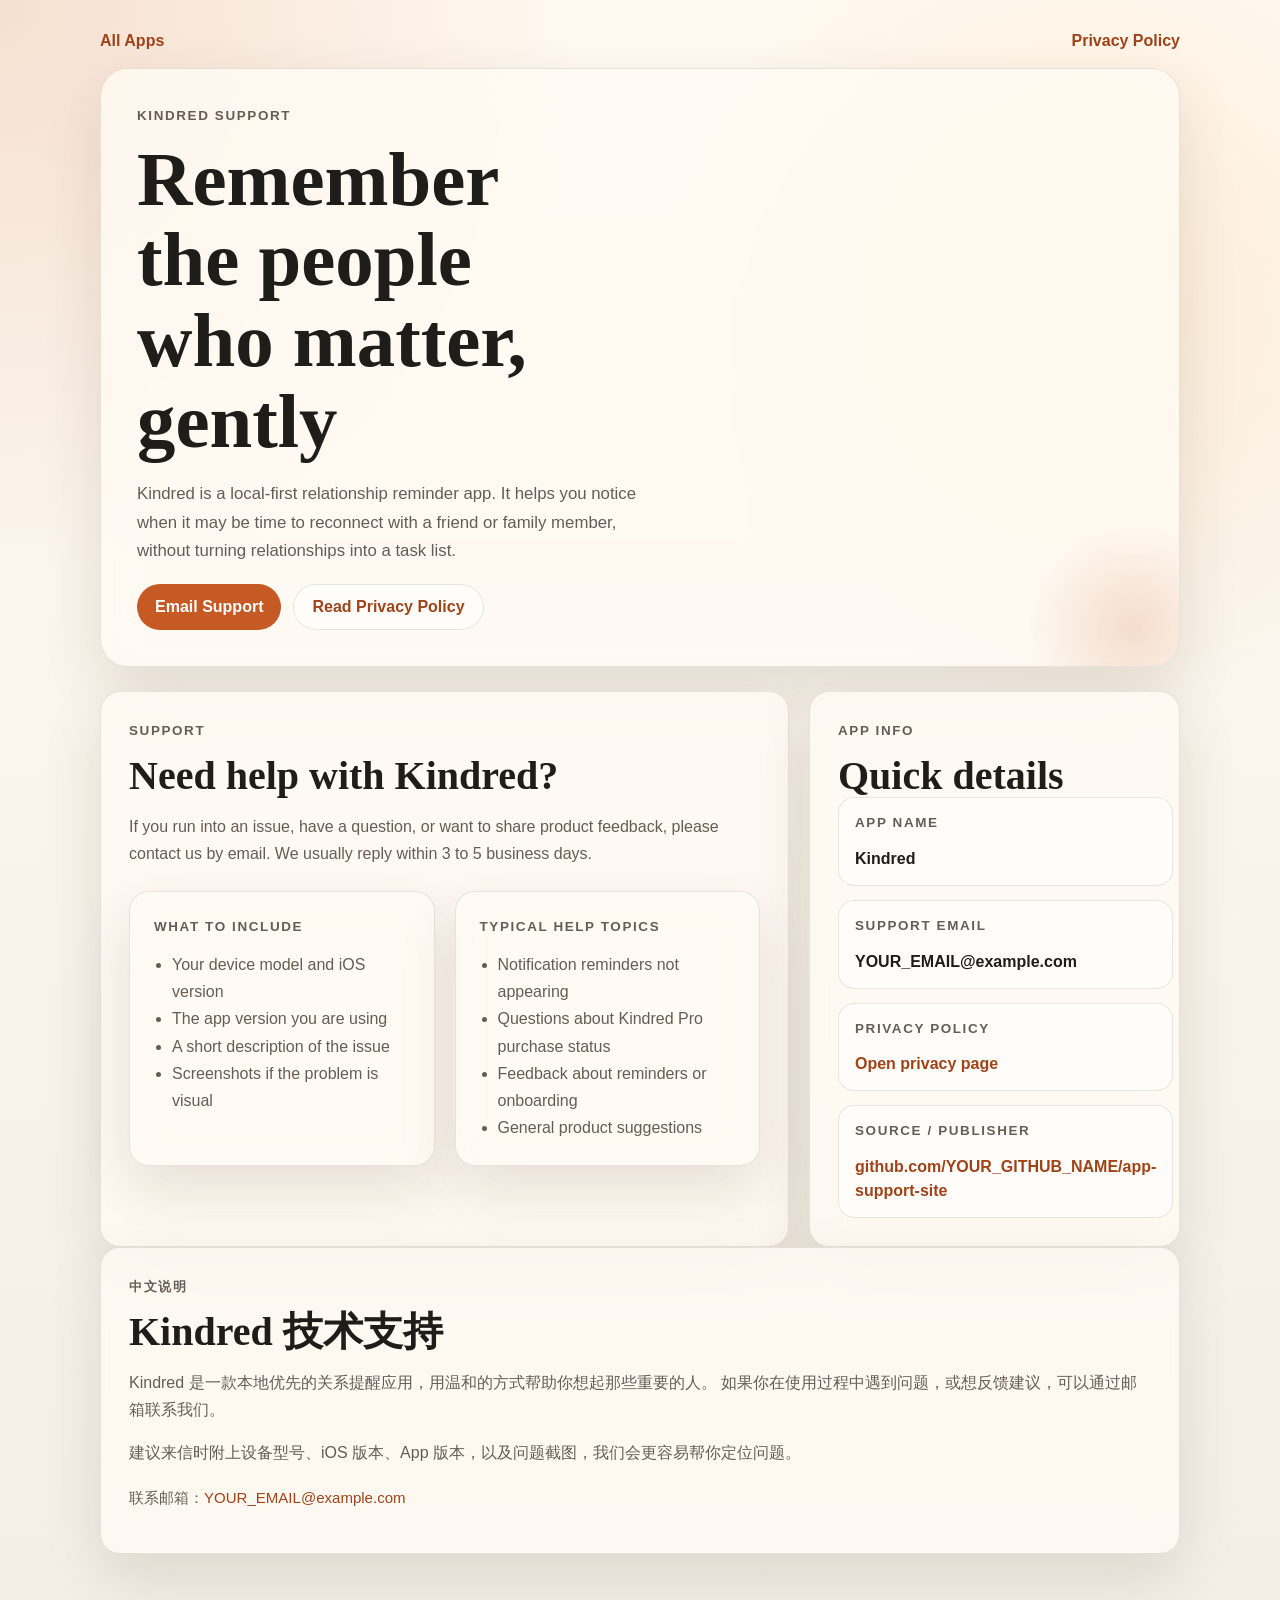
==== kindred/index.html @ b4e40b7e "init" ====
<!DOCTYPE html>
<html lang="en">
  <head>
    <meta charset="UTF-8" />
    <meta name="viewport" content="width=device-width, initial-scale=1.0" />
    <title>Kindred Support</title>
    <meta
      name="description"
      content="Support page for Kindred, a gentle relationship reminder app."
    />
    <link rel="stylesheet" href="../styles.css" />
  </head>
  <body>
    <main class="shell">
      <nav class="top-nav">
        <a href="../index.html">All Apps</a>
        <a href="./privacy.html">Privacy Policy</a>
      </nav>

      <section class="hero">
        <p class="eyebrow">Kindred Support</p>
        <h1>Remember the people who matter, gently</h1>
        <p class="lead">
          Kindred is a local-first relationship reminder app. It helps you
          notice when it may be time to reconnect with a friend or family
          member, without turning relationships into a task list.
        </p>
        <div class="action-row">
          <a class="button-link" href="mailto:YOUR_EMAIL@example.com">Email Support</a>
          <a class="ghost-link" href="./privacy.html">Read Privacy Policy</a>
        </div>
      </section>

      <section class="content-grid">
        <article class="page-card">
          <p class="eyebrow">Support</p>
          <h2>Need help with Kindred?</h2>
          <p>
            If you run into an issue, have a question, or want to share product
            feedback, please contact us by email. We usually reply within 3 to
            5 business days.
          </p>

          <div class="section-grid">
            <section class="section-card">
              <p class="app-kicker">What to include</p>
              <ul>
                <li>Your device model and iOS version</li>
                <li>The app version you are using</li>
                <li>A short description of the issue</li>
                <li>Screenshots if the problem is visual</li>
              </ul>
            </section>

            <section class="section-card">
              <p class="app-kicker">Typical help topics</p>
              <ul>
                <li>Notification reminders not appearing</li>
                <li>Questions about Kindred Pro purchase status</li>
                <li>Feedback about reminders or onboarding</li>
                <li>General product suggestions</li>
              </ul>
            </section>
          </div>
        </article>

        <aside class="page-card">
          <p class="eyebrow">App Info</p>
          <h2>Quick details</h2>
          <ul class="meta-list">
            <li class="meta-item">
              <p class="meta-label">App Name</p>
              <div class="meta-value">Kindred</div>
            </li>
            <li class="meta-item">
              <p class="meta-label">Support Email</p>
              <div class="meta-value">YOUR_EMAIL@example.com</div>
            </li>
            <li class="meta-item">
              <p class="meta-label">Privacy Policy</p>
              <div class="meta-value">
                <a href="./privacy.html">Open privacy page</a>
              </div>
            </li>
            <li class="meta-item">
              <p class="meta-label">Source / Publisher</p>
              <div class="meta-value">
                <a href="https://github.com/YOUR_GITHUB_NAME/app-support-site">
                  github.com/YOUR_GITHUB_NAME/app-support-site
                </a>
              </div>
            </li>
          </ul>
        </aside>
      </section>

      <section class="page-card">
        <p class="eyebrow">中文说明</p>
        <h2>Kindred 技术支持</h2>
        <p>
          Kindred 是一款本地优先的关系提醒应用，用温和的方式帮助你想起那些重要的人。
          如果你在使用过程中遇到问题，或想反馈建议，可以通过邮箱联系我们。
        </p>
        <p>
          建议来信时附上设备型号、iOS 版本、App 版本，以及问题截图，我们会更容易帮你定位问题。
        </p>
        <p class="footer-note">
          联系邮箱：<a href="mailto:YOUR_EMAIL@example.com">YOUR_EMAIL@example.com</a>
        </p>
      </section>
    </main>
  </body>
</html>
---- styles.css ----
:root {
  --bg: #f3efe7;
  --bg-accent: #fff9f1;
  --ink: #1f1d1a;
  --muted: #645d54;
  --line: rgba(31, 29, 26, 0.1);
  --panel: rgba(255, 250, 243, 0.82);
  --primary: #c65a24;
  --primary-deep: #9f4318;
  --shadow: 0 24px 60px rgba(67, 42, 19, 0.12);
  --radius-xl: 28px;
  --radius-lg: 20px;
  --max-width: 1080px;
}

* {
  box-sizing: border-box;
}

html {
  min-height: 100%;
  background:
    radial-gradient(circle at top left, rgba(198, 90, 36, 0.16), transparent 28%),
    radial-gradient(circle at 85% 18%, rgba(255, 196, 128, 0.22), transparent 24%),
    linear-gradient(180deg, var(--bg-accent), var(--bg));
}

body {
  margin: 0;
  min-height: 100vh;
  color: var(--ink);
  font-family: "Iowan Old Style", "Palatino Linotype", "Times New Roman", serif;
}

a {
  color: var(--primary-deep);
  text-decoration: none;
}

a:hover {
  text-decoration: underline;
}

.shell {
  width: min(calc(100% - 32px), var(--max-width));
  margin: 0 auto;
  padding: 32px 0 64px;
}

.hero,
.page-card,
.app-card,
.section-card {
  border: 1px solid var(--line);
  background: var(--panel);
  backdrop-filter: blur(18px);
  box-shadow: var(--shadow);
}

.hero {
  position: relative;
  overflow: hidden;
  padding: 36px;
  border-radius: var(--radius-xl);
}

.hero::after {
  content: "";
  position: absolute;
  inset: auto -64px -72px auto;
  width: 220px;
  height: 220px;
  border-radius: 999px;
  background: radial-gradient(circle, rgba(198, 90, 36, 0.18), transparent 68%);
  pointer-events: none;
}

.eyebrow,
.app-kicker,
.meta-label {
  margin: 0 0 12px;
  color: var(--primary-deep);
  font-size: 0.84rem;
  font-weight: 700;
  letter-spacing: 0.12em;
  text-transform: uppercase;
}

h1,
h2,
h3 {
  margin: 0;
  line-height: 1.05;
  font-weight: 700;
}

h1 {
  max-width: 12ch;
  font-size: clamp(2.3rem, 6vw, 4.8rem);
}

h2 {
  font-size: clamp(1.7rem, 4vw, 2.5rem);
}

h3 {
  font-size: 1.2rem;
}

.lead,
.hero p,
.page-card p,
.page-card li,
.app-card p,
.section-card p,
.section-card li {
  color: var(--muted);
  font-family: "Avenir Next", "Segoe UI", sans-serif;
  line-height: 1.7;
}

.lead {
  max-width: 56ch;
  margin: 18px 0 0;
  font-size: 1.05rem;
}

.card-grid,
.content-grid,
.section-grid {
  display: grid;
  gap: 20px;
  margin-top: 24px;
}

.card-grid {
  grid-template-columns: repeat(auto-fit, minmax(240px, 1fr));
}

.content-grid {
  grid-template-columns: minmax(0, 1.3fr) minmax(280px, 0.7fr);
}

.app-card,
.page-card,
.section-card {
  border-radius: var(--radius-lg);
}

.app-card,
.section-card {
  padding: 24px;
}

.page-card {
  padding: 28px;
}

.link-row,
.action-row {
  display: flex;
  flex-wrap: wrap;
  gap: 12px;
  margin-top: 18px;
}

.button-link {
  display: inline-flex;
  align-items: center;
  justify-content: center;
  min-height: 46px;
  padding: 0 18px;
  border-radius: 999px;
  background: var(--primary);
  color: #fff;
  font-family: "Avenir Next", "Segoe UI", sans-serif;
  font-weight: 700;
}

.button-link:hover {
  background: var(--primary-deep);
  text-decoration: none;
}

.ghost-link {
  display: inline-flex;
  align-items: center;
  min-height: 46px;
  padding: 0 18px;
  border: 1px solid var(--line);
  border-radius: 999px;
  background: rgba(255, 255, 255, 0.55);
  font-family: "Avenir Next", "Segoe UI", sans-serif;
  font-weight: 700;
}

.meta-list,
.policy-list {
  display: grid;
  gap: 14px;
  margin: 0;
  padding: 0;
  list-style: none;
}

.meta-item {
  padding: 14px 16px;
  border: 1px solid var(--line);
  border-radius: 16px;
  background: rgba(255, 255, 255, 0.55);
}

.meta-value {
  margin-top: 6px;
  color: var(--ink);
  font-family: "Avenir Next", "Segoe UI", sans-serif;
  font-weight: 600;
  line-height: 1.5;
}

.section-grid {
  grid-template-columns: repeat(auto-fit, minmax(220px, 1fr));
}

.section-card ul {
  margin: 12px 0 0;
  padding-left: 18px;
}

.top-nav {
  display: flex;
  justify-content: space-between;
  align-items: center;
  gap: 16px;
  margin-bottom: 18px;
}

.top-nav a {
  font-family: "Avenir Next", "Segoe UI", sans-serif;
  font-weight: 700;
}

.footer-note {
  margin-top: 18px;
  color: var(--muted);
  font-size: 0.94rem;
  font-family: "Avenir Next", "Segoe UI", sans-serif;
}

@media (max-width: 860px) {
  .content-grid {
    grid-template-columns: 1fr;
  }

  .hero,
  .page-card,
  .app-card,
  .section-card {
    padding: 22px;
  }

  .shell {
    width: min(calc(100% - 20px), var(--max-width));
    padding-top: 20px;
  }
}
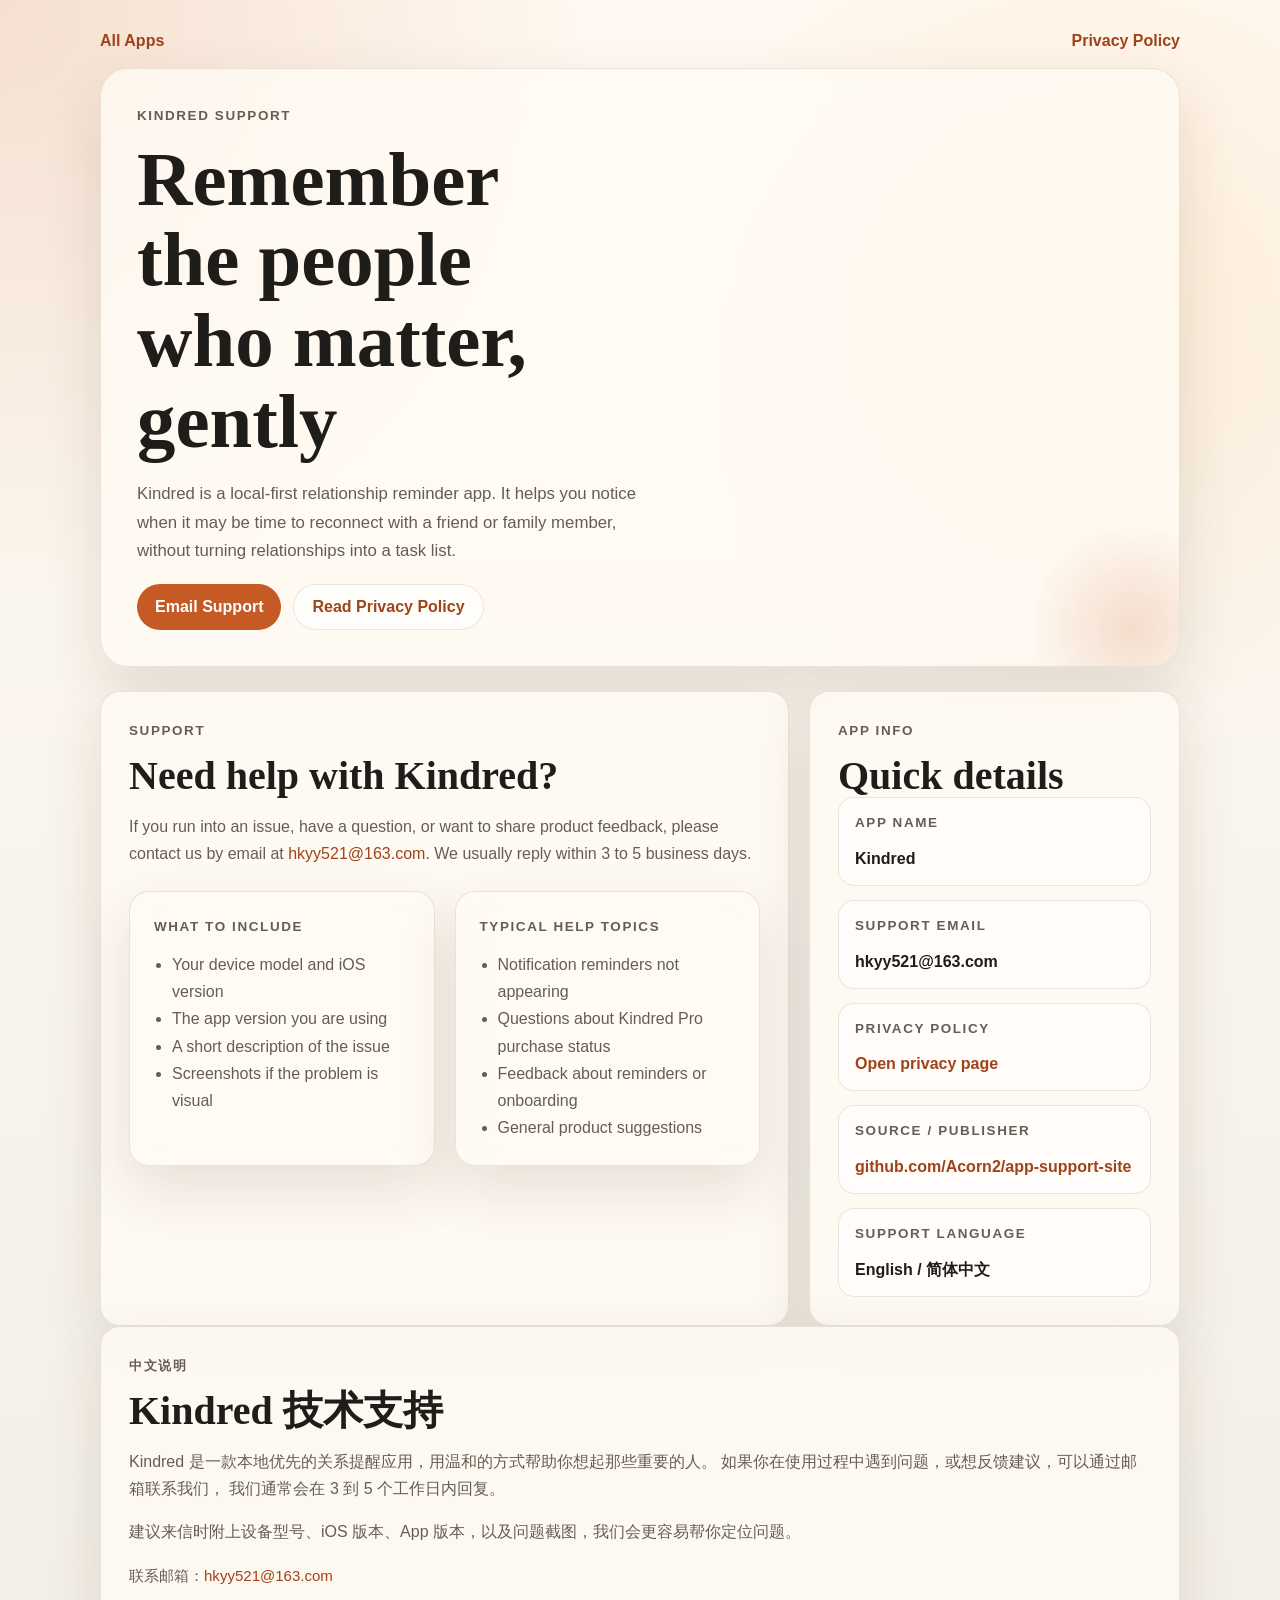
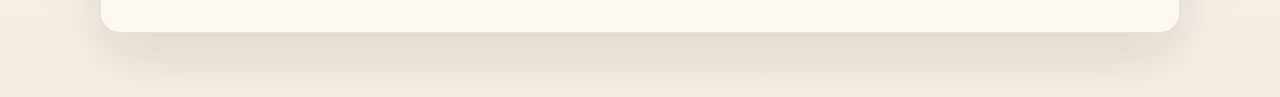
==== commit fb0d9a4e: "init" ====
--- a/kindred/index.html
+++ b/kindred/index.html
@@ -3,10 +3,10 @@
   <head>
     <meta charset="UTF-8" />
     <meta name="viewport" content="width=device-width, initial-scale=1.0" />
-    <title>Kindred Support</title>
+    <title>Kindred Support | Acorn2</title>
     <meta
       name="description"
-      content="Support page for Kindred, a gentle relationship reminder app."
+      content="Official support page for Kindred by Acorn2."
     />
     <link rel="stylesheet" href="../styles.css" />
   </head>
@@ -26,7 +26,7 @@
           member, without turning relationships into a task list.
         </p>
         <div class="action-row">
-          <a class="button-link" href="mailto:YOUR_EMAIL@example.com">Email Support</a>
+          <a class="button-link" href="mailto:hkyy521@163.com">Email Support</a>
           <a class="ghost-link" href="./privacy.html">Read Privacy Policy</a>
         </div>
       </section>
@@ -37,8 +37,9 @@
           <h2>Need help with Kindred?</h2>
           <p>
             If you run into an issue, have a question, or want to share product
-            feedback, please contact us by email. We usually reply within 3 to
-            5 business days.
+            feedback, please contact us by email at
+            <a href="mailto:hkyy521@163.com">hkyy521@163.com</a>. We usually
+            reply within 3 to 5 business days.
           </p>
 
           <div class="section-grid">
@@ -74,7 +75,7 @@
             </li>
             <li class="meta-item">
               <p class="meta-label">Support Email</p>
-              <div class="meta-value">YOUR_EMAIL@example.com</div>
+              <div class="meta-value">hkyy521@163.com</div>
             </li>
             <li class="meta-item">
               <p class="meta-label">Privacy Policy</p>
@@ -85,10 +86,14 @@
             <li class="meta-item">
               <p class="meta-label">Source / Publisher</p>
               <div class="meta-value">
-                <a href="https://github.com/YOUR_GITHUB_NAME/app-support-site">
-                  github.com/YOUR_GITHUB_NAME/app-support-site
+                <a href="https://github.com/Acorn2/app-support-site">
+                  github.com/Acorn2/app-support-site
                 </a>
               </div>
+            </li>
+            <li class="meta-item">
+              <p class="meta-label">Support Language</p>
+              <div class="meta-value">English / 简体中文</div>
             </li>
           </ul>
         </aside>
@@ -99,13 +104,14 @@
         <h2>Kindred 技术支持</h2>
         <p>
           Kindred 是一款本地优先的关系提醒应用，用温和的方式帮助你想起那些重要的人。
-          如果你在使用过程中遇到问题，或想反馈建议，可以通过邮箱联系我们。
+          如果你在使用过程中遇到问题，或想反馈建议，可以通过邮箱联系我们，
+          我们通常会在 3 到 5 个工作日内回复。
         </p>
         <p>
           建议来信时附上设备型号、iOS 版本、App 版本，以及问题截图，我们会更容易帮你定位问题。
         </p>
         <p class="footer-note">
-          联系邮箱：<a href="mailto:YOUR_EMAIL@example.com">YOUR_EMAIL@example.com</a>
+          联系邮箱：<a href="mailto:hkyy521@163.com">hkyy521@163.com</a>
         </p>
       </section>
     </main>
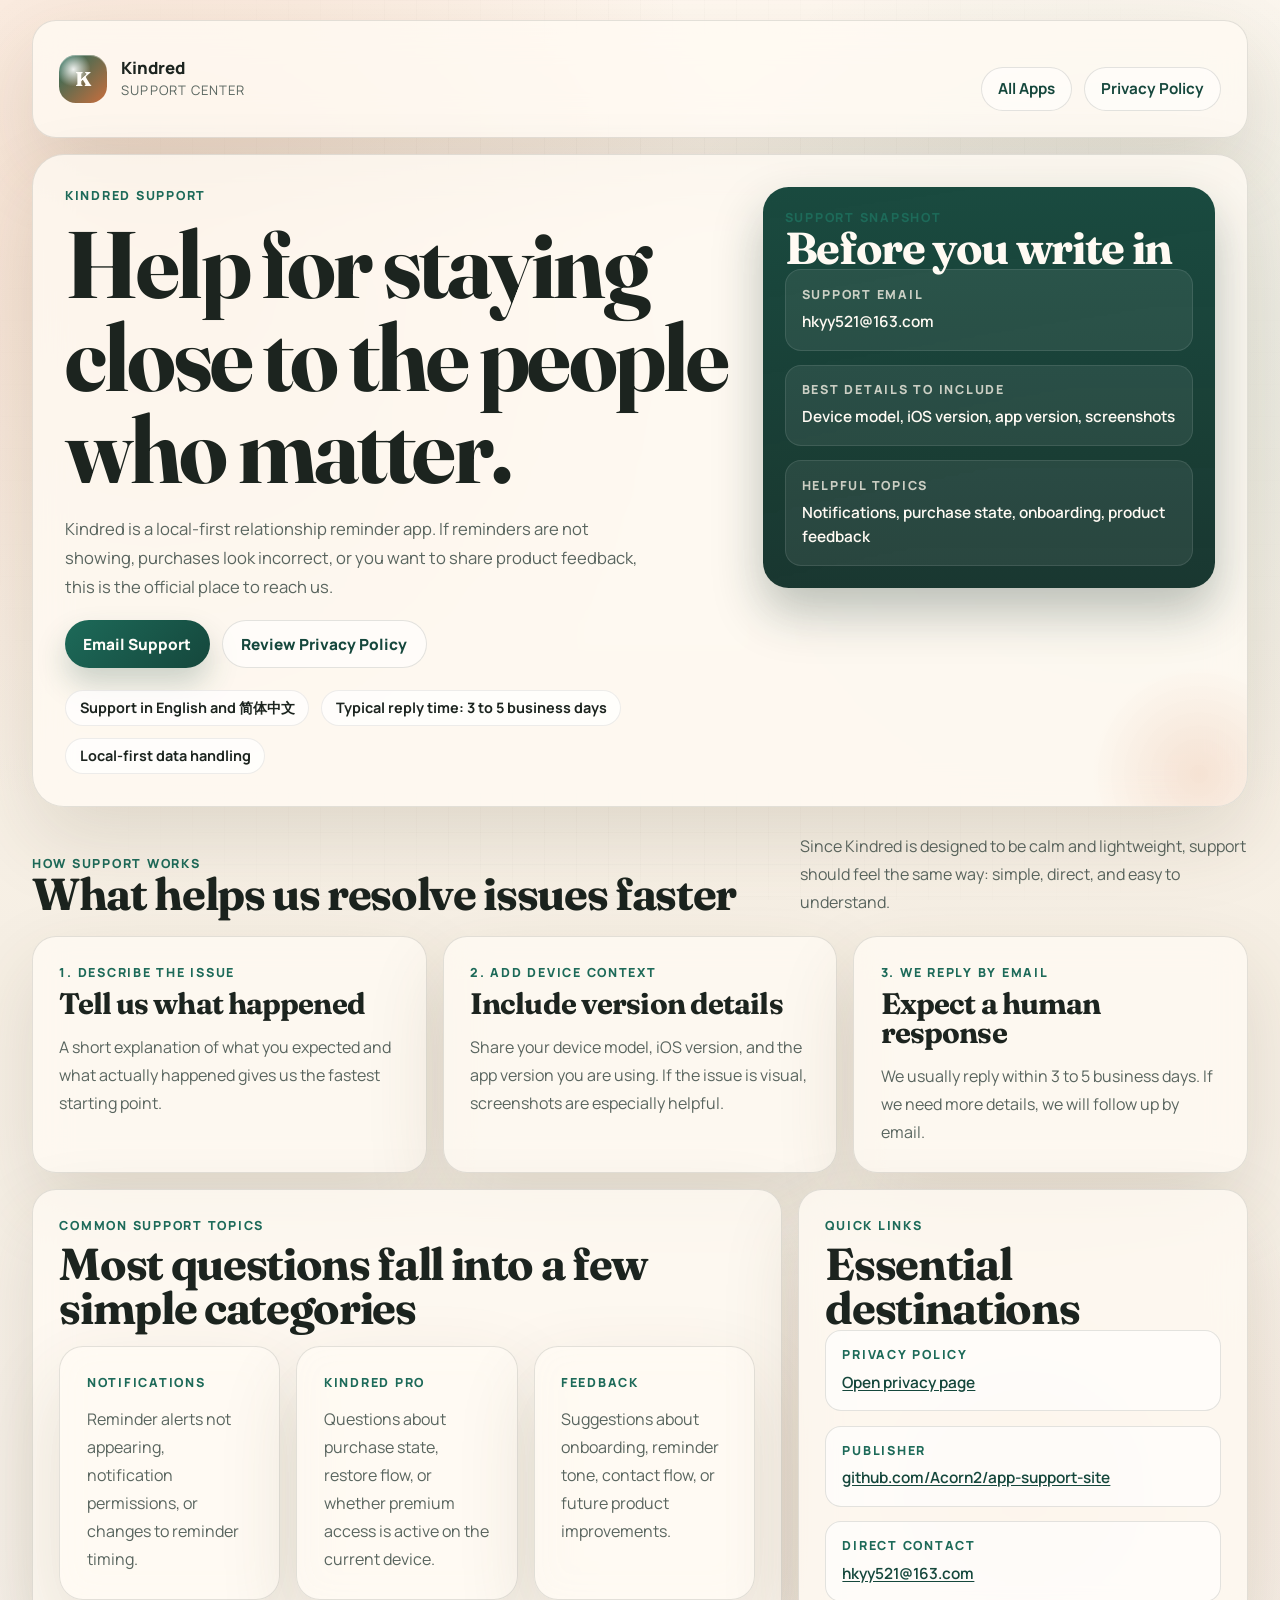
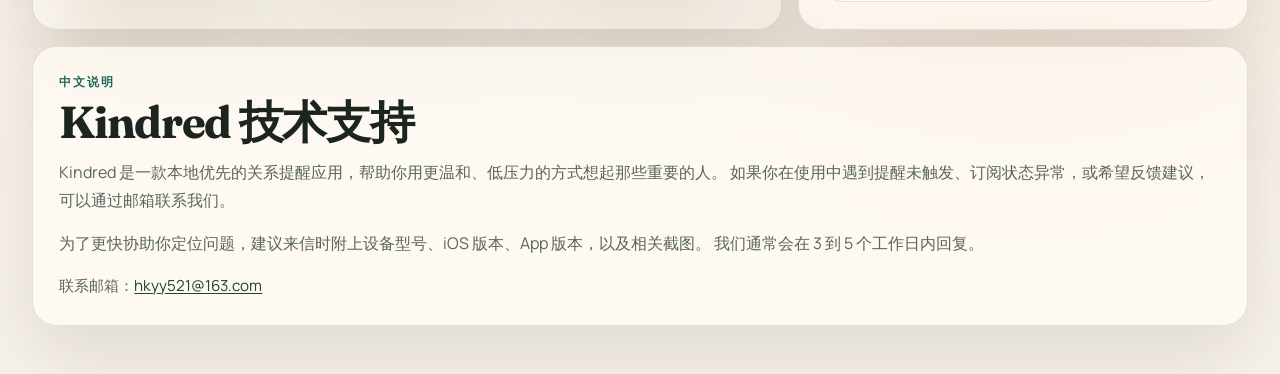
==== commit 4921e8f4: "init" ====
--- a/kindred/index.html
+++ b/kindred/index.html
@@ -8,107 +8,179 @@
       name="description"
       content="Official support page for Kindred by Acorn2."
     />
+    <link rel="preconnect" href="https://fonts.googleapis.com" />
+    <link rel="preconnect" href="https://fonts.gstatic.com" crossorigin />
+    <link
+      href="https://fonts.googleapis.com/css2?family=Fraunces:opsz,wght@9..144,600;9..144,700&family=Manrope:wght@400;500;600;700;800&display=swap"
+      rel="stylesheet"
+    />
     <link rel="stylesheet" href="../styles.css" />
   </head>
   <body>
     <main class="shell">
-      <nav class="top-nav">
-        <a href="../index.html">All Apps</a>
-        <a href="./privacy.html">Privacy Policy</a>
-      </nav>
+      <header class="site-header">
+        <a class="brand" href="../index.html">
+          <span class="brand-orb">K</span>
+          <span class="brand-copy">
+            <strong>Kindred</strong>
+            <small>Support Center</small>
+          </span>
+        </a>
+        <div class="header-links">
+          <a class="header-link" href="../index.html">All Apps</a>
+          <a class="header-link" href="./privacy.html">Privacy Policy</a>
+        </div>
+      </header>
 
-      <section class="hero">
-        <p class="eyebrow">Kindred Support</p>
-        <h1>Remember the people who matter, gently</h1>
-        <p class="lead">
-          Kindred is a local-first relationship reminder app. It helps you
-          notice when it may be time to reconnect with a friend or family
-          member, without turning relationships into a task list.
+      <section class="hero hero-product">
+        <div class="hero-copy">
+          <p class="eyebrow">Kindred Support</p>
+          <h1>Help for staying close to the people who matter.</h1>
+          <p class="lead">
+            Kindred is a local-first relationship reminder app. If reminders are
+            not showing, purchases look incorrect, or you want to share product
+            feedback, this is the official place to reach us.
+          </p>
+          <div class="action-row">
+            <a class="button-link" href="mailto:hkyy521@163.com">Email Support</a>
+            <a class="ghost-link" href="./privacy.html">Review Privacy Policy</a>
+          </div>
+          <ul class="fact-row">
+            <li>Support in English and 简体中文</li>
+            <li>Typical reply time: 3 to 5 business days</li>
+            <li>Local-first data handling</li>
+          </ul>
+        </div>
+
+        <aside class="hero-panel">
+          <p class="panel-kicker">Support Snapshot</p>
+          <h2>Before you write in</h2>
+          <div class="meta-list">
+            <div class="meta-item">
+              <p class="meta-label">Support Email</p>
+              <div class="meta-value">hkyy521@163.com</div>
+            </div>
+            <div class="meta-item">
+              <p class="meta-label">Best Details To Include</p>
+              <div class="meta-value">Device model, iOS version, app version, screenshots</div>
+            </div>
+            <div class="meta-item">
+              <p class="meta-label">Helpful Topics</p>
+              <div class="meta-value">Notifications, purchase state, onboarding, product feedback</div>
+            </div>
+          </div>
+        </aside>
+      </section>
+
+      <section class="section-heading">
+        <div>
+          <p class="eyebrow">How Support Works</p>
+          <h2>What helps us resolve issues faster</h2>
+        </div>
+        <p class="section-copy">
+          Since Kindred is designed to be calm and lightweight, support should
+          feel the same way: simple, direct, and easy to understand.
         </p>
-        <div class="action-row">
-          <a class="button-link" href="mailto:hkyy521@163.com">Email Support</a>
-          <a class="ghost-link" href="./privacy.html">Read Privacy Policy</a>
-        </div>
+      </section>
+
+      <section class="support-grid">
+        <article class="support-card">
+          <p class="app-kicker">1. Describe The Issue</p>
+          <h3>Tell us what happened</h3>
+          <p class="card-body">
+            A short explanation of what you expected and what actually happened
+            gives us the fastest starting point.
+          </p>
+        </article>
+
+        <article class="support-card">
+          <p class="app-kicker">2. Add Device Context</p>
+          <h3>Include version details</h3>
+          <p class="card-body">
+            Share your device model, iOS version, and the app version you are
+            using. If the issue is visual, screenshots are especially helpful.
+          </p>
+        </article>
+
+        <article class="support-card">
+          <p class="app-kicker">3. We Reply By Email</p>
+          <h3>Expect a human response</h3>
+          <p class="card-body">
+            We usually reply within 3 to 5 business days. If we need more
+            details, we will follow up by email.
+          </p>
+        </article>
       </section>
 
       <section class="content-grid">
         <article class="page-card">
-          <p class="eyebrow">Support</p>
-          <h2>Need help with Kindred?</h2>
-          <p>
-            If you run into an issue, have a question, or want to share product
-            feedback, please contact us by email at
-            <a href="mailto:hkyy521@163.com">hkyy521@163.com</a>. We usually
-            reply within 3 to 5 business days.
-          </p>
-
+          <p class="eyebrow">Common Support Topics</p>
+          <h2>Most questions fall into a few simple categories</h2>
           <div class="section-grid">
             <section class="section-card">
-              <p class="app-kicker">What to include</p>
-              <ul>
-                <li>Your device model and iOS version</li>
-                <li>The app version you are using</li>
-                <li>A short description of the issue</li>
-                <li>Screenshots if the problem is visual</li>
-              </ul>
+              <p class="app-kicker">Notifications</p>
+              <p class="card-body">
+                Reminder alerts not appearing, notification permissions, or
+                changes to reminder timing.
+              </p>
             </section>
 
             <section class="section-card">
-              <p class="app-kicker">Typical help topics</p>
-              <ul>
-                <li>Notification reminders not appearing</li>
-                <li>Questions about Kindred Pro purchase status</li>
-                <li>Feedback about reminders or onboarding</li>
-                <li>General product suggestions</li>
-              </ul>
+              <p class="app-kicker">Kindred Pro</p>
+              <p class="card-body">
+                Questions about purchase state, restore flow, or whether premium
+                access is active on the current device.
+              </p>
+            </section>
+
+            <section class="section-card">
+              <p class="app-kicker">Feedback</p>
+              <p class="card-body">
+                Suggestions about onboarding, reminder tone, contact flow, or
+                future product improvements.
+              </p>
             </section>
           </div>
         </article>
 
         <aside class="page-card">
-          <p class="eyebrow">App Info</p>
-          <h2>Quick details</h2>
-          <ul class="meta-list">
-            <li class="meta-item">
-              <p class="meta-label">App Name</p>
-              <div class="meta-value">Kindred</div>
-            </li>
-            <li class="meta-item">
-              <p class="meta-label">Support Email</p>
-              <div class="meta-value">hkyy521@163.com</div>
-            </li>
-            <li class="meta-item">
+          <p class="eyebrow">Quick Links</p>
+          <h2>Essential destinations</h2>
+          <div class="meta-list">
+            <div class="meta-item">
               <p class="meta-label">Privacy Policy</p>
               <div class="meta-value">
                 <a href="./privacy.html">Open privacy page</a>
               </div>
-            </li>
-            <li class="meta-item">
-              <p class="meta-label">Source / Publisher</p>
+            </div>
+            <div class="meta-item">
+              <p class="meta-label">Publisher</p>
               <div class="meta-value">
                 <a href="https://github.com/Acorn2/app-support-site">
                   github.com/Acorn2/app-support-site
                 </a>
               </div>
-            </li>
-            <li class="meta-item">
-              <p class="meta-label">Support Language</p>
-              <div class="meta-value">English / 简体中文</div>
-            </li>
-          </ul>
+            </div>
+            <div class="meta-item">
+              <p class="meta-label">Direct Contact</p>
+              <div class="meta-value">
+                <a href="mailto:hkyy521@163.com">hkyy521@163.com</a>
+              </div>
+            </div>
+          </div>
         </aside>
       </section>
 
-      <section class="page-card">
+      <section class="page-card bilingual-card">
         <p class="eyebrow">中文说明</p>
         <h2>Kindred 技术支持</h2>
-        <p>
-          Kindred 是一款本地优先的关系提醒应用，用温和的方式帮助你想起那些重要的人。
-          如果你在使用过程中遇到问题，或想反馈建议，可以通过邮箱联系我们，
+        <p class="card-body">
+          Kindred 是一款本地优先的关系提醒应用，帮助你用更温和、低压力的方式想起那些重要的人。
+          如果你在使用中遇到提醒未触发、订阅状态异常，或希望反馈建议，可以通过邮箱联系我们。
+        </p>
+        <p class="card-body">
+          为了更快协助你定位问题，建议来信时附上设备型号、iOS 版本、App 版本，以及相关截图。
           我们通常会在 3 到 5 个工作日内回复。
-        </p>
-        <p>
-          建议来信时附上设备型号、iOS 版本、App 版本，以及问题截图，我们会更容易帮你定位问题。
         </p>
         <p class="footer-note">
           联系邮箱：<a href="mailto:hkyy521@163.com">hkyy521@163.com</a>
--- a/styles.css
+++ b/styles.css
@@ -1,16 +1,22 @@
 :root {
-  --bg: #f3efe7;
-  --bg-accent: #fff9f1;
-  --ink: #1f1d1a;
-  --muted: #645d54;
-  --line: rgba(31, 29, 26, 0.1);
-  --panel: rgba(255, 250, 243, 0.82);
-  --primary: #c65a24;
-  --primary-deep: #9f4318;
-  --shadow: 0 24px 60px rgba(67, 42, 19, 0.12);
-  --radius-xl: 28px;
-  --radius-lg: 20px;
-  --max-width: 1080px;
+  --bg: #f6efe4;
+  --bg-soft: #fffaf3;
+  --paper: rgba(255, 250, 243, 0.8);
+  --paper-strong: #fffdf9;
+  --ink: #1c241f;
+  --muted: #59655f;
+  --line: rgba(28, 36, 31, 0.12);
+  --line-strong: rgba(28, 36, 31, 0.18);
+  --brand: #1d6a59;
+  --brand-deep: #15473c;
+  --brand-soft: rgba(29, 106, 89, 0.11);
+  --accent: #ca6e3d;
+  --accent-deep: #9f4d23;
+  --shadow: 0 32px 80px rgba(80, 62, 38, 0.14);
+  --radius-xl: 2rem;
+  --radius-lg: 1.5rem;
+  --radius-md: 1rem;
+  --max-width: 76rem;
 }
 
 * {
@@ -20,69 +26,182 @@
 html {
   min-height: 100%;
   background:
-    radial-gradient(circle at top left, rgba(198, 90, 36, 0.16), transparent 28%),
-    radial-gradient(circle at 85% 18%, rgba(255, 196, 128, 0.22), transparent 24%),
-    linear-gradient(180deg, var(--bg-accent), var(--bg));
+    radial-gradient(circle at 12% 12%, rgba(202, 110, 61, 0.18), transparent 28%),
+    radial-gradient(circle at 88% 18%, rgba(29, 106, 89, 0.1), transparent 24%),
+    radial-gradient(circle at 80% 76%, rgba(202, 110, 61, 0.12), transparent 20%),
+    linear-gradient(180deg, #fff8f0 0%, var(--bg) 48%, #f8f3ed 100%);
 }
 
 body {
   margin: 0;
   min-height: 100vh;
   color: var(--ink);
-  font-family: "Iowan Old Style", "Palatino Linotype", "Times New Roman", serif;
+  font-family: "Manrope", "Avenir Next", "Segoe UI", sans-serif;
+}
+
+body::before {
+  content: "";
+  position: fixed;
+  inset: 0;
+  background-image:
+    linear-gradient(rgba(28, 36, 31, 0.025) 1px, transparent 1px),
+    linear-gradient(90deg, rgba(28, 36, 31, 0.025) 1px, transparent 1px);
+  background-size: 2rem 2rem;
+  mask-image: radial-gradient(circle at center, black 35%, transparent 88%);
+  pointer-events: none;
 }
 
 a {
-  color: var(--primary-deep);
+  color: inherit;
   text-decoration: none;
 }
 
 a:hover {
-  text-decoration: underline;
+  text-decoration: none;
 }
 
 .shell {
-  width: min(calc(100% - 32px), var(--max-width));
+  position: relative;
+  width: min(calc(100% - 1.5rem), var(--max-width));
   margin: 0 auto;
-  padding: 32px 0 64px;
-}
-
+  padding: 1rem 0 3rem;
+}
+
+.shell-wide {
+  max-width: 82rem;
+}
+
+.site-header,
 .hero,
+.app-card,
+.info-card,
+.support-card,
 .page-card,
-.app-card,
 .section-card {
   border: 1px solid var(--line);
-  background: var(--panel);
+  background: var(--paper);
   backdrop-filter: blur(18px);
   box-shadow: var(--shadow);
+}
+
+.site-header {
+  display: flex;
+  flex-direction: column;
+  gap: 1rem;
+  padding: 1rem 1.125rem;
+  border-radius: 1.5rem;
+}
+
+.brand {
+  display: inline-flex;
+  align-items: center;
+  gap: 0.875rem;
+  min-width: 0;
+}
+
+.brand-orb {
+  display: inline-flex;
+  align-items: center;
+  justify-content: center;
+  width: 3rem;
+  height: 3rem;
+  flex-shrink: 0;
+  border-radius: 1.05rem;
+  background:
+    radial-gradient(circle at 30% 30%, rgba(255, 255, 255, 0.9), transparent 36%),
+    linear-gradient(135deg, var(--brand), var(--accent));
+  color: #fffdf8;
+  font-family: "Fraunces", Georgia, serif;
+  font-size: 1.25rem;
+  font-weight: 700;
+  box-shadow: inset 0 1px 0 rgba(255, 255, 255, 0.35);
+}
+
+.brand-copy {
+  display: grid;
+  gap: 0.18rem;
+}
+
+.brand-copy strong {
+  font-size: 1.05rem;
+  font-weight: 800;
+  line-height: 1.1;
+}
+
+.brand-copy small {
+  color: var(--muted);
+  font-size: 0.82rem;
+  letter-spacing: 0.08em;
+  text-transform: uppercase;
+}
+
+.header-links {
+  display: flex;
+  flex-wrap: wrap;
+  gap: 0.75rem;
+}
+
+.header-link,
+.text-link {
+  display: inline-flex;
+  align-items: center;
+  justify-content: center;
+  min-height: 2.75rem;
+  padding: 0 1rem;
+  border: 1px solid var(--line);
+  border-radius: 999px;
+  background: rgba(255, 255, 255, 0.56);
+  color: var(--brand-deep);
+  font-size: 0.95rem;
+  font-weight: 700;
+  transition:
+    transform 180ms ease,
+    border-color 180ms ease,
+    background 180ms ease;
+}
+
+.header-link:hover,
+.text-link:hover,
+.button-link:hover,
+.ghost-link:hover {
+  transform: translateY(-1px);
 }
 
 .hero {
   position: relative;
   overflow: hidden;
-  padding: 36px;
+  margin-top: 1rem;
+  padding: 1.5rem;
   border-radius: var(--radius-xl);
 }
 
 .hero::after {
   content: "";
   position: absolute;
-  inset: auto -64px -72px auto;
-  width: 220px;
-  height: 220px;
+  right: -4rem;
+  bottom: -5rem;
+  width: 14rem;
+  height: 14rem;
   border-radius: 999px;
-  background: radial-gradient(circle, rgba(198, 90, 36, 0.18), transparent 68%);
+  background: radial-gradient(circle, rgba(202, 110, 61, 0.16), transparent 68%);
   pointer-events: none;
+}
+
+.hero-home,
+.hero-product {
+  display: grid;
+  gap: 1.25rem;
 }
 
 .eyebrow,
 .app-kicker,
+.panel-kicker,
 .meta-label {
-  margin: 0 0 12px;
-  color: var(--primary-deep);
-  font-size: 0.84rem;
-  font-weight: 700;
-  letter-spacing: 0.12em;
+  margin: 0;
+  color: var(--brand);
+  font-size: 0.78rem;
+  font-weight: 800;
+  letter-spacing: 0.14em;
   text-transform: uppercase;
 }
 
@@ -90,177 +209,511 @@
 h2,
 h3 {
   margin: 0;
-  line-height: 1.05;
+  color: var(--ink);
+  font-family: "Fraunces", Georgia, serif;
+  line-height: 0.98;
+  letter-spacing: -0.03em;
+}
+
+h1 {
+  max-width: 11ch;
+  margin-top: 0.9rem;
+  font-size: clamp(2.9rem, 9vw, 5.9rem);
+}
+
+h2 {
+  font-size: clamp(1.8rem, 5vw, 2.8rem);
+}
+
+h3 {
+  font-size: clamp(1.35rem, 3.4vw, 1.85rem);
+}
+
+.lead,
+.card-body,
+.panel-copy,
+.section-copy,
+.page-card li,
+.policy-list p {
+  color: var(--muted);
+  font-size: 1rem;
+  line-height: 1.75;
+}
+
+.lead {
+  max-width: 36rem;
+  margin: 1.1rem 0 0;
+  font-size: 1.04rem;
+}
+
+.action-row,
+.link-row,
+.chip-row,
+.fact-row,
+.header-links {
+  margin-top: 1.2rem;
+}
+
+.action-row,
+.link-row,
+.chip-row,
+.fact-row {
+  display: flex;
+  flex-wrap: wrap;
+  gap: 0.75rem;
+}
+
+.button-link,
+.ghost-link {
+  display: inline-flex;
+  align-items: center;
+  justify-content: center;
+  min-height: 3rem;
+  padding: 0 1.15rem;
+  border-radius: 999px;
+  font-size: 0.96rem;
+  font-weight: 800;
+  transition:
+    transform 180ms ease,
+    background 180ms ease,
+    border-color 180ms ease,
+    color 180ms ease;
+}
+
+.button-link {
+  background: linear-gradient(135deg, var(--brand), var(--brand-deep));
+  color: #fffdf9;
+  box-shadow: 0 16px 30px rgba(21, 71, 60, 0.22);
+}
+
+.ghost-link {
+  border: 1px solid var(--line);
+  background: rgba(255, 255, 255, 0.62);
+  color: var(--brand-deep);
+}
+
+.fact-row {
+  margin: 1.35rem 0 0;
+  padding: 0;
+  list-style: none;
+}
+
+.fact-row li,
+.chip {
+  display: inline-flex;
+  align-items: center;
+  min-height: 2.25rem;
+  padding: 0 0.85rem;
+  border-radius: 999px;
+  background: rgba(255, 255, 255, 0.72);
+  border: 1px solid rgba(28, 36, 31, 0.08);
+  color: var(--ink);
+  font-size: 0.9rem;
   font-weight: 700;
 }
 
-h1 {
-  max-width: 12ch;
-  font-size: clamp(2.3rem, 6vw, 4.8rem);
-}
-
-h2 {
-  font-size: clamp(1.7rem, 4vw, 2.5rem);
-}
-
-h3 {
-  font-size: 1.2rem;
-}
-
-.lead,
-.hero p,
-.page-card p,
-.page-card li,
-.app-card p,
-.section-card p,
-.section-card li {
-  color: var(--muted);
-  font-family: "Avenir Next", "Segoe UI", sans-serif;
-  line-height: 1.7;
-}
-
-.lead {
-  max-width: 56ch;
-  margin: 18px 0 0;
-  font-size: 1.05rem;
-}
-
-.card-grid,
+.hero-panel {
+  position: relative;
+  z-index: 1;
+  padding: 1.35rem;
+  border-radius: 1.6rem;
+  background:
+    linear-gradient(180deg, rgba(21, 71, 60, 0.98), rgba(16, 47, 40, 0.96)),
+    linear-gradient(135deg, rgba(202, 110, 61, 0.18), transparent 60%);
+  color: #f4f0e8;
+  box-shadow: 0 24px 50px rgba(15, 44, 37, 0.28);
+}
+
+.hero-panel h2,
+.hero-panel .meta-value,
+.hero-panel a {
+  color: #fffaf3;
+}
+
+.hero-panel .panel-copy,
+.hero-panel .meta-label {
+  color: rgba(255, 248, 236, 0.76);
+}
+
+.route-list,
+.meta-list,
+.policy-list {
+  display: grid;
+  gap: 0.9rem;
+}
+
+.route-card {
+  padding: 0.95rem 1rem;
+  border-radius: 1rem;
+  border: 1px solid rgba(255, 255, 255, 0.1);
+  background: rgba(255, 255, 255, 0.07);
+}
+
+.meta-item {
+  padding: 0.95rem 1rem;
+  border-radius: 1rem;
+  border: 1px solid var(--line);
+  background: rgba(255, 255, 255, 0.62);
+}
+
+.route-label {
+  display: block;
+  margin-bottom: 0.45rem;
+  color: rgba(255, 248, 236, 0.74);
+  font-size: 0.76rem;
+  font-weight: 800;
+  letter-spacing: 0.12em;
+  text-transform: uppercase;
+}
+
+.route-url {
+  display: block;
+  font-size: 0.93rem;
+  font-weight: 600;
+  line-height: 1.65;
+  word-break: break-all;
+}
+
+.meta-value {
+  margin-top: 0.45rem;
+  color: var(--ink);
+  font-size: 0.96rem;
+  font-weight: 600;
+  line-height: 1.6;
+}
+
+.hero-panel .meta-item {
+  border-color: rgba(255, 255, 255, 0.1);
+  background: rgba(255, 255, 255, 0.07);
+}
+
+.page-card a,
+.support-card a,
+.card-body a,
+.footer-note a {
+  color: var(--brand-deep);
+  text-decoration: underline;
+  text-underline-offset: 0.16em;
+}
+
+.section-heading {
+  display: grid;
+  gap: 0.9rem;
+  margin-top: 1.35rem;
+  padding: 0.25rem 0;
+}
+
+.section-copy {
+  max-width: 38rem;
+  margin: 0;
+}
+
+.feature-grid,
+.directory-grid,
+.support-grid,
 .content-grid,
 .section-grid {
   display: grid;
-  gap: 20px;
-  margin-top: 24px;
-}
-
-.card-grid {
-  grid-template-columns: repeat(auto-fit, minmax(240px, 1fr));
-}
-
-.content-grid {
-  grid-template-columns: minmax(0, 1.3fr) minmax(280px, 0.7fr);
+  gap: 1rem;
+  margin-top: 1rem;
 }
 
 .app-card,
+.info-card,
+.support-card,
 .page-card,
 .section-card {
+  padding: 1.35rem;
   border-radius: var(--radius-lg);
 }
 
-.app-card,
-.section-card {
-  padding: 24px;
-}
-
-.page-card {
-  padding: 28px;
-}
-
-.link-row,
-.action-row {
+.app-spotlight {
+  position: relative;
+  overflow: hidden;
+  background:
+    linear-gradient(160deg, rgba(255, 255, 255, 0.86), rgba(248, 240, 229, 0.9)),
+    var(--paper);
+}
+
+.app-spotlight::after {
+  content: "";
+  position: absolute;
+  top: -2rem;
+  right: -1.5rem;
+  width: 8rem;
+  height: 8rem;
+  border-radius: 1.8rem;
+  background: radial-gradient(circle, rgba(29, 106, 89, 0.12), transparent 68%);
+}
+
+.app-icon {
+  display: inline-flex;
+  align-items: center;
+  justify-content: center;
+  width: 3.25rem;
+  height: 3.25rem;
+  margin-bottom: 1rem;
+  border-radius: 1.1rem;
+  background:
+    radial-gradient(circle at 30% 30%, rgba(255, 255, 255, 0.85), transparent 32%),
+    linear-gradient(135deg, rgba(29, 106, 89, 0.96), rgba(202, 110, 61, 0.9));
+  color: #fffdf9;
+  font-family: "Fraunces", Georgia, serif;
+  font-size: 1.35rem;
+  font-weight: 700;
+}
+
+.card-body {
+  margin: 0.9rem 0 0;
+}
+
+.chip-row {
+  margin-top: 1rem;
+}
+
+.directory-grid {
+  grid-template-columns: 1fr;
+}
+
+.app-directory-card {
   display: flex;
-  flex-wrap: wrap;
-  gap: 12px;
-  margin-top: 18px;
-}
-
-.button-link {
+  flex-direction: column;
+  gap: 0.15rem;
+}
+
+.app-card-top {
+  display: flex;
+  align-items: center;
+  justify-content: space-between;
+  gap: 1rem;
+  margin-bottom: 0.15rem;
+}
+
+.status-pill {
   display: inline-flex;
   align-items: center;
   justify-content: center;
-  min-height: 46px;
-  padding: 0 18px;
+  min-height: 2rem;
+  padding: 0 0.8rem;
   border-radius: 999px;
-  background: var(--primary);
-  color: #fff;
-  font-family: "Avenir Next", "Segoe UI", sans-serif;
+  font-size: 0.78rem;
+  font-weight: 800;
+  letter-spacing: 0.08em;
+  text-transform: uppercase;
+}
+
+.status-live {
+  background: rgba(29, 106, 89, 0.12);
+  color: var(--brand-deep);
+}
+
+.status-draft {
+  background: rgba(89, 101, 95, 0.12);
+  color: var(--muted);
+}
+
+.app-placeholder {
+  background:
+    linear-gradient(180deg, rgba(255, 255, 255, 0.76), rgba(247, 241, 232, 0.88)),
+    var(--paper);
+}
+
+.app-icon-muted {
+  background:
+    radial-gradient(circle at 30% 30%, rgba(255, 255, 255, 0.78), transparent 32%),
+    linear-gradient(135deg, rgba(89, 101, 95, 0.8), rgba(140, 132, 118, 0.75));
+}
+
+.app-link-list {
+  display: grid;
+  gap: 0.7rem;
+  margin-top: 1rem;
+}
+
+.inline-meta {
+  display: grid;
+  gap: 0.28rem;
+  padding: 0.9rem 1rem;
+  border: 1px solid var(--line);
+  border-radius: 1rem;
+  background: rgba(255, 255, 255, 0.58);
+}
+
+.inline-label {
+  color: var(--brand);
+  font-size: 0.76rem;
+  font-weight: 800;
+  letter-spacing: 0.12em;
+  text-transform: uppercase;
+}
+
+.inline-link {
+  color: var(--ink);
+  font-size: 0.96rem;
   font-weight: 700;
-}
-
-.button-link:hover {
-  background: var(--primary-deep);
-  text-decoration: none;
-}
-
-.ghost-link {
-  display: inline-flex;
-  align-items: center;
-  min-height: 46px;
-  padding: 0 18px;
-  border: 1px solid var(--line);
-  border-radius: 999px;
-  background: rgba(255, 255, 255, 0.55);
-  font-family: "Avenir Next", "Segoe UI", sans-serif;
-  font-weight: 700;
-}
-
-.meta-list,
+  line-height: 1.6;
+  word-break: break-all;
+}
+
+.inline-link-muted {
+  color: var(--muted);
+}
+
+.text-link {
+  min-height: 2.8rem;
+}
+
+.support-grid {
+  grid-template-columns: 1fr;
+}
+
+.page-card h2,
+.page-card h3,
+.support-card h3,
+.info-card h3,
+.app-card h3 {
+  margin-top: 0.55rem;
+}
+
+.content-grid {
+  grid-template-columns: 1fr;
+}
+
+.section-grid {
+  grid-template-columns: 1fr;
+}
+
 .policy-list {
-  display: grid;
-  gap: 14px;
-  margin: 0;
+  margin: 1rem 0 0;
   padding: 0;
   list-style: none;
-}
-
-.meta-item {
-  padding: 14px 16px;
+  counter-reset: policy;
+}
+
+.policy-list li {
+  position: relative;
+  padding: 1.15rem 1.1rem 1.05rem 3.8rem;
   border: 1px solid var(--line);
-  border-radius: 16px;
-  background: rgba(255, 255, 255, 0.55);
-}
-
-.meta-value {
-  margin-top: 6px;
-  color: var(--ink);
-  font-family: "Avenir Next", "Segoe UI", sans-serif;
-  font-weight: 600;
-  line-height: 1.5;
-}
-
-.section-grid {
-  grid-template-columns: repeat(auto-fit, minmax(220px, 1fr));
-}
-
-.section-card ul {
-  margin: 12px 0 0;
-  padding-left: 18px;
-}
-
-.top-nav {
-  display: flex;
-  justify-content: space-between;
-  align-items: center;
-  gap: 16px;
-  margin-bottom: 18px;
-}
-
-.top-nav a {
-  font-family: "Avenir Next", "Segoe UI", sans-serif;
-  font-weight: 700;
+  border-radius: 1.2rem;
+  background: rgba(255, 255, 255, 0.56);
+  counter-increment: policy;
+}
+
+.policy-list li::before {
+  content: counter(policy);
+  position: absolute;
+  top: 1rem;
+  left: 1rem;
+  display: inline-flex;
+  align-items: center;
+  justify-content: center;
+  width: 1.95rem;
+  height: 1.95rem;
+  border-radius: 999px;
+  background: var(--brand-soft);
+  color: var(--brand-deep);
+  font-size: 0.92rem;
+  font-weight: 800;
+}
+
+.policy-list p {
+  margin: 0.65rem 0 0;
+}
+
+.bilingual-card {
+  margin-top: 1rem;
 }
 
 .footer-note {
-  margin-top: 18px;
+  margin: 1rem 0 0;
   color: var(--muted);
-  font-size: 0.94rem;
-  font-family: "Avenir Next", "Segoe UI", sans-serif;
-}
-
-@media (max-width: 860px) {
+  font-size: 0.95rem;
+  line-height: 1.7;
+}
+
+@media (min-width: 640px) {
+  .shell {
+    width: min(calc(100% - 2rem), var(--max-width));
+    padding-top: 1.25rem;
+  }
+
+  .site-header,
+  .hero,
+  .app-card,
+  .info-card,
+  .support-card,
+  .page-card,
+  .section-card {
+    padding: 1.5rem;
+  }
+
+  .feature-grid {
+    grid-template-columns: repeat(2, minmax(0, 1fr));
+  }
+
+  .directory-grid {
+    grid-template-columns: repeat(2, minmax(0, 1fr));
+  }
+
+  .support-grid {
+    grid-template-columns: repeat(2, minmax(0, 1fr));
+  }
+
+  .section-grid {
+    grid-template-columns: repeat(2, minmax(0, 1fr));
+  }
+}
+
+@media (min-width: 768px) {
+  .site-header {
+    flex-direction: row;
+    align-items: center;
+    justify-content: space-between;
+  }
+
+  .section-heading {
+    grid-template-columns: minmax(0, 1fr) minmax(16rem, 28rem);
+    align-items: end;
+  }
+
   .content-grid {
-    grid-template-columns: 1fr;
-  }
-
-  .hero,
+    grid-template-columns: minmax(0, 1.25fr) minmax(18rem, 0.75fr);
+  }
+}
+
+@media (min-width: 1024px) {
+  .hero-home,
+  .hero-product {
+    grid-template-columns: minmax(0, 1.2fr) minmax(20rem, 0.8fr);
+    align-items: start;
+  }
+
+  .feature-grid {
+    grid-template-columns: minmax(0, 1.15fr) repeat(2, minmax(0, 0.8fr));
+  }
+
+  .directory-grid {
+    grid-template-columns: repeat(3, minmax(0, 1fr));
+  }
+
+  .support-grid {
+    grid-template-columns: repeat(3, minmax(0, 1fr));
+  }
+
+  .section-grid {
+    grid-template-columns: repeat(3, minmax(0, 1fr));
+  }
+
+  .hero {
+    padding: 2rem;
+  }
+
+  .site-header,
+  .app-card,
+  .info-card,
+  .support-card,
   .page-card,
-  .app-card,
   .section-card {
-    padding: 22px;
-  }
-
-  .shell {
-    width: min(calc(100% - 20px), var(--max-width));
-    padding-top: 20px;
-  }
-}
+    padding: 1.65rem;
+  }
+}
